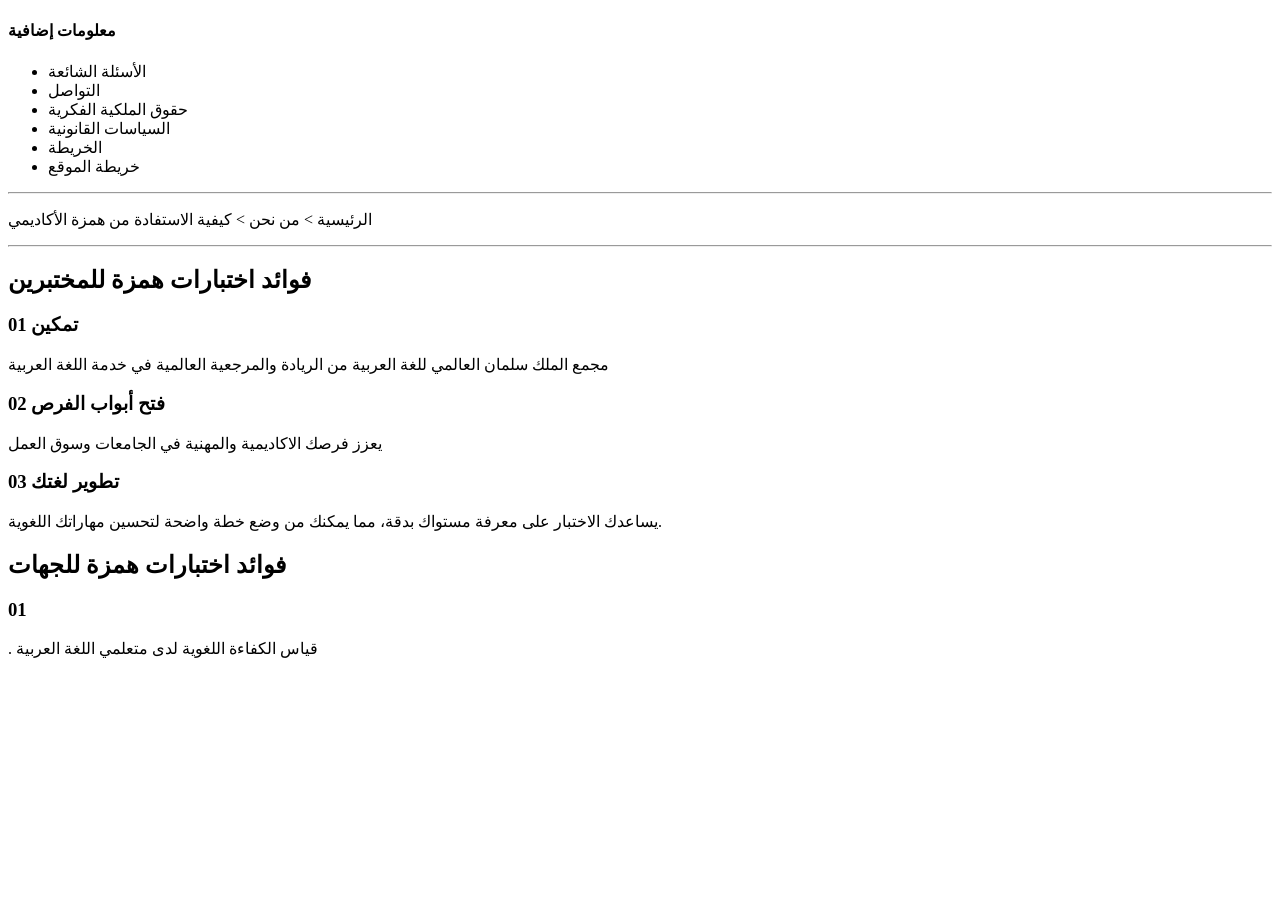
==== benefits.html @ 8b9ab0d0 "Update benefits section structure" ====
<!DOCTYPE html>
<html lang="ar">
<head>
  <meta charset="UTF-8">
  <title>كيفية الاستفادة من همزة</title>
</head>
<body>

  <section>
    <h4>معلومات إضافية</h4>
    <ul>
      <li>الأسئلة الشائعة</li>
      <li>التواصل</li>
      <li>حقوق الملكية الفكرية</li>
      <li>السياسات القانونية</li>
      <li>الخريطة</li>
      <li>خريطة الموقع</li>
    </ul>
  </section>

  <hr>

  <!-- مسار الصفحة -->
  <p>
    الرئيسية &gt; من نحن &gt; كيفية الاستفادة من همزة الأكاديمي
  </p>

  <hr>
   <section>
    <h2>فوائد اختبارات همزة للمختبرين</h2>

    <div>
      <h3>01 تمكين</h3>
      <p>
        مجمع الملك سلمان العالمي للغة العربية من الريادة والمرجعية العالمية في خدمة اللغة العربية
      </p>
    </div>
    <div>
      <h3>02 فتح أبواب الفرص</h3>
      <p>
        يعزز فرصك الاكاديمية والمهنية في الجامعات وسوق العمل
      </p>
    </div>
    <div>
      <h3>03 تطوير لغتك</h3>
      <p>
        يساعدك الاختبار على معرفة مستواك بدقة، مما يمكنك من
        وضع خطة واضحة لتحسين مهاراتك اللغوية.
      </p>
    </div>

  </section>
  <section>
    <h2>فوائد اختبارات همزة للجهات</h2>

    <div>
      <h3>01</h3>
      <p>
       . قياس الكفاءة اللغوية لدى متعلمي اللغة العربية 
      </p>
    </div>
    </section>

    </body>
</html>
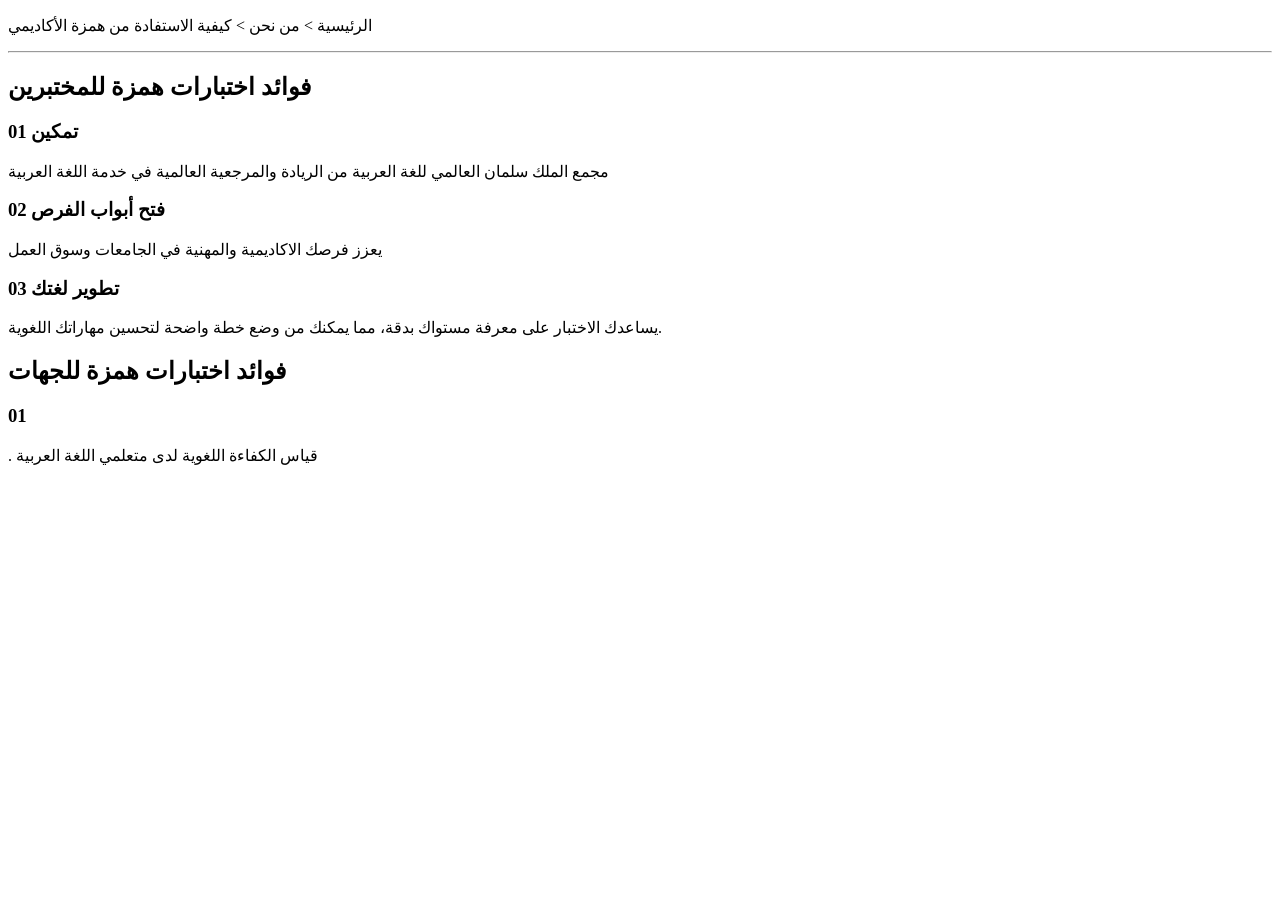
==== commit 40b39505: "Update benefits section structure" ====
--- a/benefits.html
+++ b/benefits.html
@@ -6,19 +6,7 @@
 </head>
 <body>
 
-  <section>
-    <h4>معلومات إضافية</h4>
-    <ul>
-      <li>الأسئلة الشائعة</li>
-      <li>التواصل</li>
-      <li>حقوق الملكية الفكرية</li>
-      <li>السياسات القانونية</li>
-      <li>الخريطة</li>
-      <li>خريطة الموقع</li>
-    </ul>
-  </section>
 
-  <hr>
 
   <!-- مسار الصفحة -->
   <p>
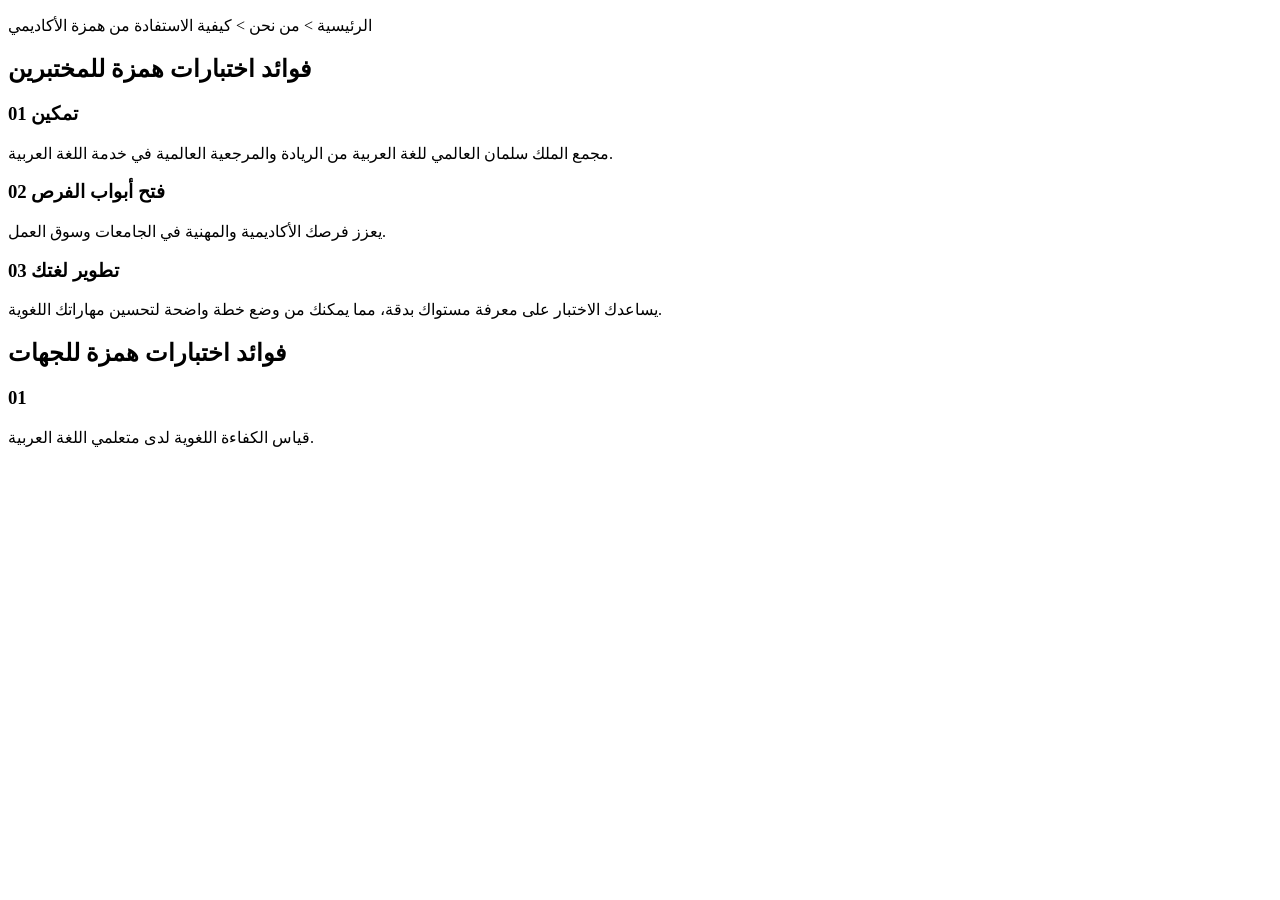
==== commit 3f3e2d76: "Update benefits section structure" ====
--- a/benefits.html
+++ b/benefits.html
@@ -3,51 +3,72 @@
 <head>
   <meta charset="UTF-8">
   <title>كيفية الاستفادة من همزة</title>
+  <!-- ربط ملف CSS الخارجي -->
+  <link rel="stylesheet" href="style.css">
 </head>
 <body>
-
-
-
+    
   <!-- مسار الصفحة -->
-  <p>
+  <p class="breadcrumb">
     الرئيسية &gt; من نحن &gt; كيفية الاستفادة من همزة الأكاديمي
   </p>
 
-  <hr>
-   <section>
-    <h2>فوائد اختبارات همزة للمختبرين</h2>
+  <!-- السكشن الأول -->
+  <section class="grid-section">
 
-    <div>
-      <h3>01 تمكين</h3>
-      <p>
-        مجمع الملك سلمان العالمي للغة العربية من الريادة والمرجعية العالمية في خدمة اللغة العربية
-      </p>
+    <!-- اليمين -->
+    <div class="right-side">
+      <h2>فوائد اختبارات همزة للمختبرين</h2>
     </div>
-    <div>
-      <h3>02 فتح أبواب الفرص</h3>
-      <p>
-        يعزز فرصك الاكاديمية والمهنية في الجامعات وسوق العمل
-      </p>
-    </div>
-    <div>
-      <h3>03 تطوير لغتك</h3>
-      <p>
-        يساعدك الاختبار على معرفة مستواك بدقة، مما يمكنك من
-        وضع خطة واضحة لتحسين مهاراتك اللغوية.
-      </p>
+
+    <!-- اليسار -->
+    <div class="left-side">
+      <div class="card">
+        <h3>01 تمكين</h3>
+        <p>
+          مجمع الملك سلمان العالمي للغة العربية من الريادة
+          والمرجعية العالمية في خدمة اللغة العربية.
+        </p>
+      </div>
+
+      <div class="card">
+        <h3>02 فتح أبواب الفرص</h3>
+        <p>
+          يعزز فرصك الأكاديمية والمهنية في الجامعات وسوق العمل.
+        </p>
+      </div>
+
+      <div class="card">
+        <h3>03 تطوير لغتك</h3>
+        <p>
+          يساعدك الاختبار على معرفة مستواك بدقة، مما يمكنك من
+          وضع خطة واضحة لتحسين مهاراتك اللغوية.
+        </p>
+      </div>
     </div>
 
   </section>
-  <section>
-    <h2>فوائد اختبارات همزة للجهات</h2>
 
-    <div>
-      <h3>01</h3>
-      <p>
-       . قياس الكفاءة اللغوية لدى متعلمي اللغة العربية 
-      </p>
+  <!-- السكشن الثاني -->
+  <section class="grid-section">
+
+    <!-- اليمين -->
+    <div class="right-side">
+      <h2>فوائد اختبارات همزة للجهات</h2>
     </div>
-    </section>
 
-    </body>
+    <!-- اليسار -->
+    <div class="left-side">
+      <div class="card">
+        <h3>01</h3>
+        <p>
+          قياس الكفاءة اللغوية لدى متعلمي اللغة العربية.
+        </p>
+      </div>
+    </div>
+
+  </section>
+
+</body>
 </html>
+
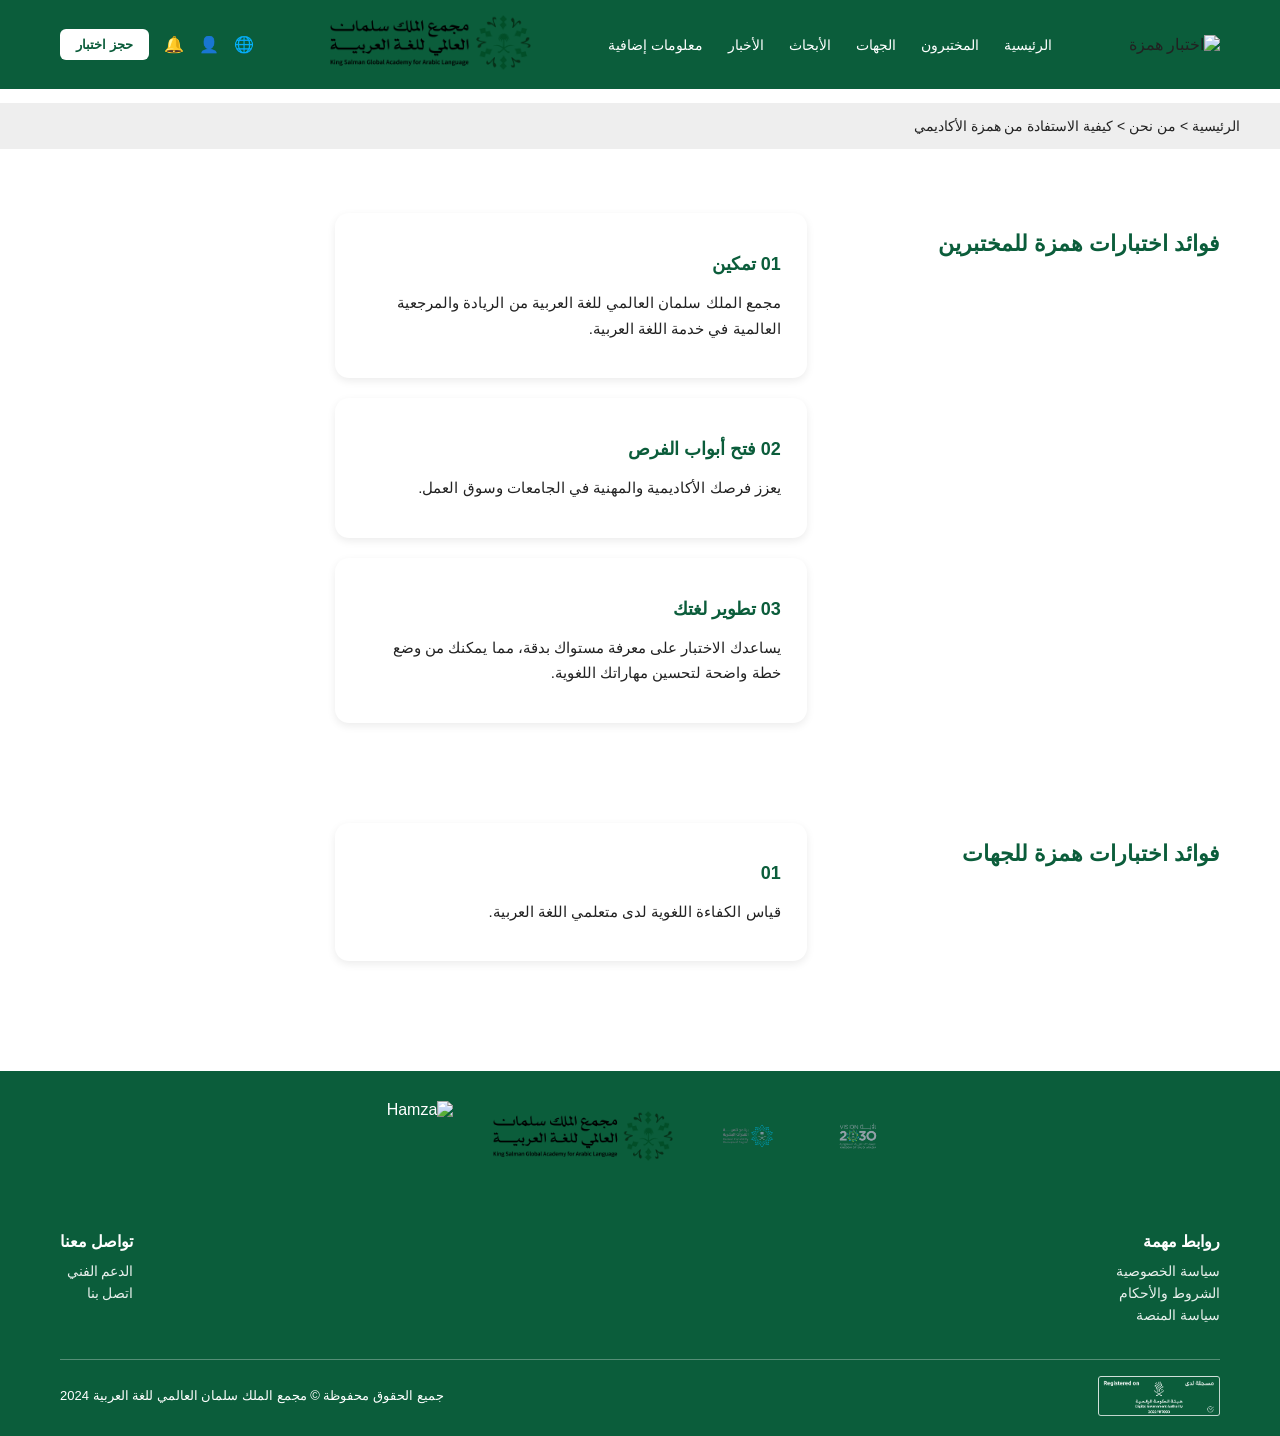
==== commit 33d3fc48: "Add header and footer to benefits page" ====
--- a/benefits.html
+++ b/benefits.html
@@ -3,25 +3,57 @@
 <head>
   <meta charset="UTF-8">
   <title>كيفية الاستفادة من همزة</title>
-  <!-- ربط ملف CSS الخارجي -->
+  
   <link rel="stylesheet" href="style.css">
 </head>
 <body>
-    
-  <!-- مسار الصفحة -->
+<header class="main-header">
+  <div class="header-container">
+
+    <!-- Right logo -->
+    <div class="logo-right">
+      <img src="https://upload.wikimedia.org/wikipedia/commons/thumb/a/a6/اختبار_همزة.svg/330px-اختبار_همزة.svg.png" alt="اختبار همزة">
+    </div>
+
+    <!-- Navigation -->
+    <nav class="main-nav">
+      <a href="#">الرئيسية</a>
+      <a href="#">المختبرون</a>
+      <a href="#">الجهات</a>
+      <a href="#">الأبحاث</a>
+      <a href="#">الأخبار</a>
+      <a href="#">معلومات إضافية</a>
+    </nav>
+
+    <!-- Left logo -->
+    <div class="logo-left">
+      <img src="images/مجمع.png" alt="مجمع الملك سلمان">
+    </div>
+
+    <!-- Actions -->
+    <div class="header-actions">
+      <span>🌐</span>
+      <span>👤</span>
+      <span>🔔</span>
+      <button class="book-btn">حجز اختبار</button>
+    </div>
+
+  </div>
+</header>
+  
   <p class="breadcrumb">
     الرئيسية &gt; من نحن &gt; كيفية الاستفادة من همزة الأكاديمي
   </p>
 
-  <!-- السكشن الأول -->
+  
   <section class="grid-section">
 
-    <!-- اليمين -->
+
     <div class="right-side">
       <h2>فوائد اختبارات همزة للمختبرين</h2>
     </div>
 
-    <!-- اليسار -->
+
     <div class="left-side">
       <div class="card">
         <h3>01 تمكين</h3>
@@ -49,15 +81,15 @@
 
   </section>
 
-  <!-- السكشن الثاني -->
+  
   <section class="grid-section">
 
-    <!-- اليمين -->
+    
     <div class="right-side">
       <h2>فوائد اختبارات همزة للجهات</h2>
     </div>
 
-    <!-- اليسار -->
+    
     <div class="left-side">
       <div class="card">
         <h3>01</h3>
@@ -68,7 +100,36 @@
     </div>
 
   </section>
+<footer class="main-footer">
 
+  <div class="footer-top">
+    <img src="images/Vision.png" alt="Vision 2030">
+    <img src="images/HumanCapability.webp" alt="Human Capability">
+    <img src="images/مجمع.png" alt="مجمع الملك سلمان">
+    <img src="https://upload.wikimedia.org/wikipedia/commons/thumb/a/a6/اختبار_همزة.svg/330px-اختبار_همزة.svg.png" alt="Hamza">
+  </div>
+
+  <div class="footer-middle">
+    <div>
+      <h4>روابط مهمة</h4>
+      <p>سياسة الخصوصية</p>
+      <p>الشروط والأحكام</p>
+       <p>سياسة المنصة</p>
+    </div>
+
+    <div>
+      <h4>تواصل معنا</h4>
+      <p>الدعم الفني</p>
+      <p>اتصل بنا</p>
+    </div>
+  </div>
+
+  <div class="footer-bottom">
+    <img src="images/footer-logo.png" alt="الحوكمة الرقمية">
+    <p>جميع الحقوق محفوظة © مجمع الملك سلمان العالمي للغة العربية 2024</p>
+  </div>
+
+</footer>
 </body>
 </html>
 
--- a/style.css
+++ b/style.css
@@ -0,0 +1,173 @@
+body {
+  font-family: Arial, sans-serif;
+  direction: rtl;
+  margin: 0;
+  background-color: #ffffff;
+  color: #222;
+}
+
+
+/* ===== HEADER ===== */
+.main-header {
+  background-color: #0b5d3b;
+  width: 100%;
+}
+
+.header-container {
+  display: flex;
+  align-items: center;
+  justify-content: space-between;
+  padding: 15px 60px;
+}
+
+.logo-right img,
+.logo-left img {
+  height: 55px;
+}
+
+.main-nav {
+  display: flex;
+  gap: 25px;
+}
+
+.main-nav a {
+  color: white;
+  text-decoration: none;
+  font-size: 14px;
+}
+
+.header-actions {
+  display: flex;
+  align-items: center;
+  gap: 15px;
+  color: white;
+}
+
+.book-btn {
+  background-color: white;
+  color: #0b5d3b;
+  border: none;
+  padding: 8px 16px;
+  border-radius: 6px;
+  cursor: pointer;
+  font-weight: bold;
+
+}
+.breadcrumb {
+  padding: 15px 40px;
+  background: #eee;
+  font-size: 14px;
+}
+
+
+
+.grid-section {
+  display: grid;
+  grid-template-columns: 1fr 2fr;
+  gap: 40px;
+  padding: 50px 60px;
+}
+
+
+.right-side h2 {
+  color: #0b5d3b;
+  font-size: 22px;
+}
+
+
+
+.left-side {
+  display: flex;
+  flex-direction: column;
+  gap: 20px;
+}
+
+
+
+.card {
+  background: white;
+  padding: 22px 26px;
+  border-radius: 14px;
+  box-shadow: 0 3px 8px rgba(0,0,0,0.08);
+  transition: 0.3s ease;
+  max-width: 420px;
+}
+
+.card:hover {
+  transform: translateY(-6px);
+}
+
+.card h3 {
+  color: #0b5d3b;
+  font-size: 18px;
+  margin-bottom: 10px;
+}
+
+.card p {
+  font-size: 15px;
+  line-height: 1.7;
+}
+
+ /* ===== FOOTER ===== */
+.main-footer {
+  background-color: #0b5d3b;
+  color: white;
+  padding: 30px 60px 20px;
+  margin-top: 60px;
+}
+
+.footer-top {
+  display: flex;
+  justify-content: center;
+  align-items: center;
+  gap: 40px;
+  flex-wrap: wrap;
+  margin-bottom: 40px;
+}
+
+.footer-top img {
+  height: 70px;
+  max-width: 180px;
+  object-fit: contain;
+}
+
+.footer-middle {
+  display: flex;
+  justify-content: space-between;
+  gap: 80px;
+  margin-bottom: 30px;
+}
+
+.footer-middle h4 {
+  margin-bottom: 12px;
+  font-size: 16px;
+}
+
+.footer-middle p {
+  margin: 6px 0;
+  font-size: 14px;
+  opacity: 0.9;
+}
+
+.footer-bottom {
+  display: flex;
+  align-items: center;
+  justify-content: space-between;
+  border-top: 1px solid rgba(255,255,255,0.3);
+  padding-top: 15px;
+  font-size: 13px;
+}
+
+.footer-bottom img {
+  height: 40px;
+}
+
+@media (max-width: 768px) {
+  .footer-top,
+  .footer-middle,
+  .footer-bottom {
+    flex-direction: column;
+    text-align: center;
+    gap: 20px;
+  }
+}
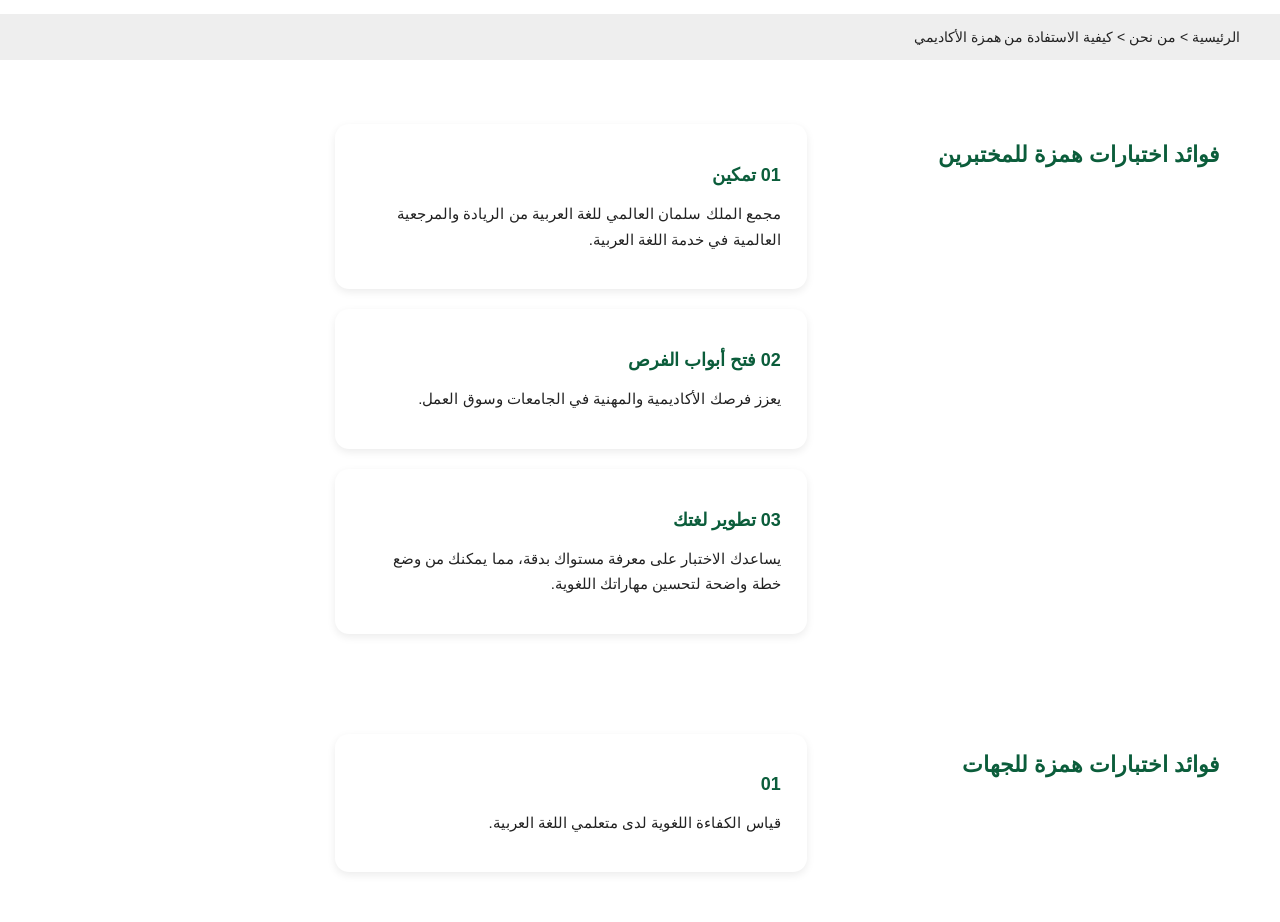
==== commit c2a22d9d: "Fix final structure" ====
--- a/benefits.html
+++ b/benefits.html
@@ -2,46 +2,13 @@
 <html lang="ar">
 <head>
   <meta charset="UTF-8">
-  <title>كيفية الاستفادة من همزة</title>
+  <title>اختبار همزة</title>
   
   <link rel="stylesheet" href="style.css">
 </head>
+
 <body>
-<header class="main-header">
-  <div class="header-container">
-
-    <!-- Right logo -->
-    <div class="logo-right">
-      <img src="https://upload.wikimedia.org/wikipedia/commons/thumb/a/a6/اختبار_همزة.svg/330px-اختبار_همزة.svg.png" alt="اختبار همزة">
-    </div>
-
-    <!-- Navigation -->
-    <nav class="main-nav">
-      <a href="#">الرئيسية</a>
-      <a href="#">المختبرون</a>
-      <a href="#">الجهات</a>
-      <a href="#">الأبحاث</a>
-      <a href="#">الأخبار</a>
-      <a href="#">معلومات إضافية</a>
-    </nav>
-
-    <!-- Left logo -->
-    <div class="logo-left">
-      <img src="images/مجمع.png" alt="مجمع الملك سلمان">
-    </div>
-
-    <!-- Actions -->
-    <div class="header-actions">
-      <span>🌐</span>
-      <span>👤</span>
-      <span>🔔</span>
-      <button class="book-btn">حجز اختبار</button>
-    </div>
-
-  </div>
-</header>
-  
-  <p class="breadcrumb">
+<p class="breadcrumb">
     الرئيسية &gt; من نحن &gt; كيفية الاستفادة من همزة الأكاديمي
   </p>
 
@@ -100,36 +67,7 @@
     </div>
 
   </section>
-<footer class="main-footer">
 
-  <div class="footer-top">
-    <img src="images/Vision.png" alt="Vision 2030">
-    <img src="images/HumanCapability.webp" alt="Human Capability">
-    <img src="images/مجمع.png" alt="مجمع الملك سلمان">
-    <img src="https://upload.wikimedia.org/wikipedia/commons/thumb/a/a6/اختبار_همزة.svg/330px-اختبار_همزة.svg.png" alt="Hamza">
-  </div>
-
-  <div class="footer-middle">
-    <div>
-      <h4>روابط مهمة</h4>
-      <p>سياسة الخصوصية</p>
-      <p>الشروط والأحكام</p>
-       <p>سياسة المنصة</p>
-    </div>
-
-    <div>
-      <h4>تواصل معنا</h4>
-      <p>الدعم الفني</p>
-      <p>اتصل بنا</p>
-    </div>
-  </div>
-
-  <div class="footer-bottom">
-    <img src="images/footer-logo.png" alt="الحوكمة الرقمية">
-    <p>جميع الحقوق محفوظة © مجمع الملك سلمان العالمي للغة العربية 2024</p>
-  </div>
-
-</footer>
 </body>
 </html>
 
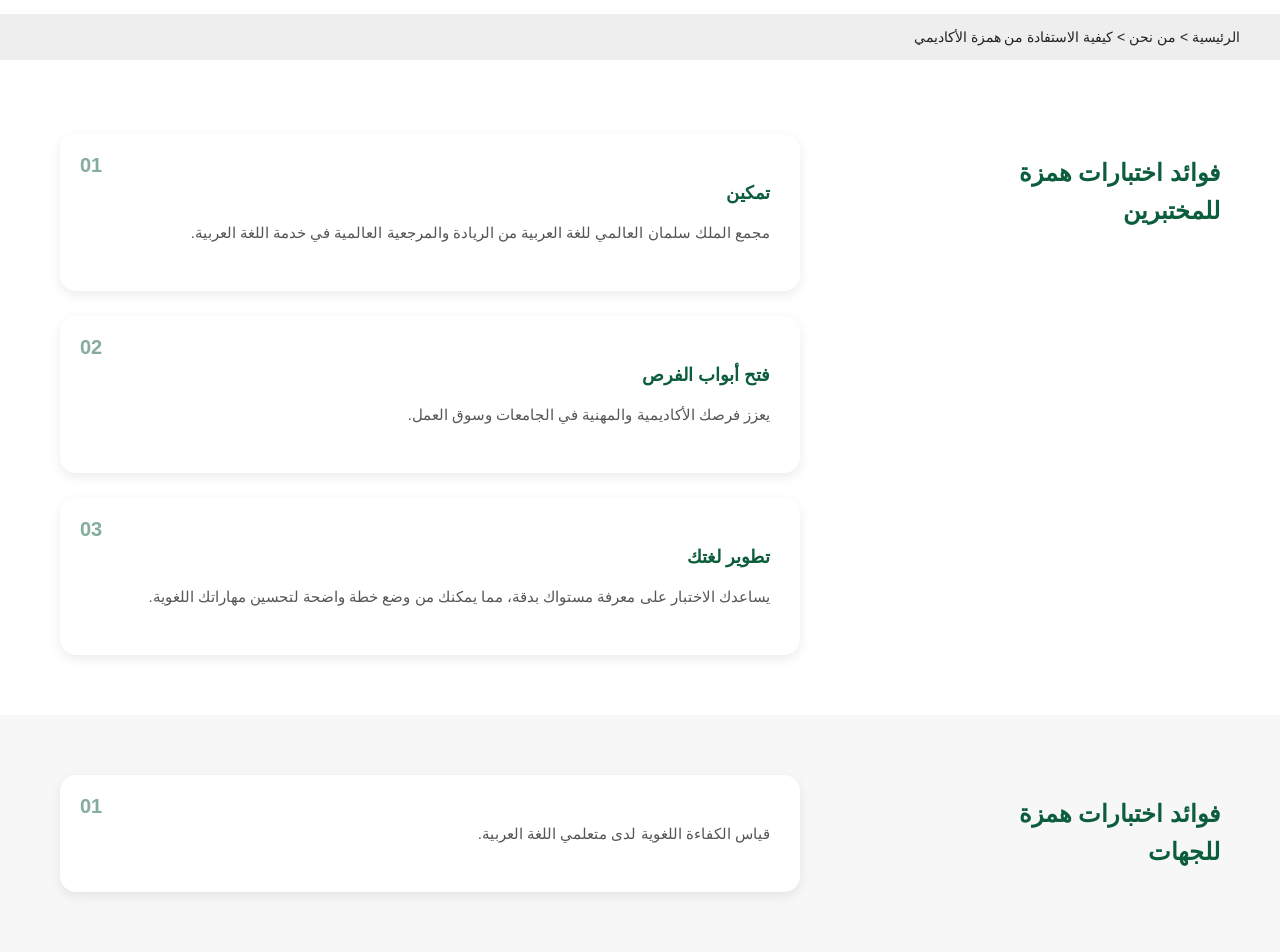
==== commit a6ac5f86: "ubdate benefits and style" ====
--- a/benefits.html
+++ b/benefits.html
@@ -8,37 +8,42 @@
 </head>
 
 <body>
+<!-- Breadcrumb -->
 <p class="breadcrumb">
-    الرئيسية &gt; من نحن &gt; كيفية الاستفادة من همزة الأكاديمي
-  </p>
+  الرئيسية &gt; من نحن &gt; كيفية الاستفادة من همزة الأكاديمي
+</p>
 
-  
-  <section class="grid-section">
+<!-- ===== Benefits : المختبرين ===== -->
+<section class="benefits-section">
+  <div class="benefits-container">
 
-
-    <div class="right-side">
-      <h2>فوائد اختبارات همزة للمختبرين</h2>
+    <!-- Right title -->
+    <div class="benefits-title">
+      <h2>فوائد اختبارات همزة<br>للمختبرين</h2>
     </div>
 
-
-    <div class="left-side">
-      <div class="card">
-        <h3>01 تمكين</h3>
+    <!-- Cards -->
+    <div class="benefits-cards">
+      <div class="benefit-card">
+        <span class="number">01</span>
+        <h3>تمكين</h3>
         <p>
           مجمع الملك سلمان العالمي للغة العربية من الريادة
           والمرجعية العالمية في خدمة اللغة العربية.
         </p>
       </div>
 
-      <div class="card">
-        <h3>02 فتح أبواب الفرص</h3>
+      <div class="benefit-card">
+        <span class="number">02</span>
+        <h3>فتح أبواب الفرص</h3>
         <p>
           يعزز فرصك الأكاديمية والمهنية في الجامعات وسوق العمل.
         </p>
       </div>
 
-      <div class="card">
-        <h3>03 تطوير لغتك</h3>
+      <div class="benefit-card">
+        <span class="number">03</span>
+        <h3>تطوير لغتك</h3>
         <p>
           يساعدك الاختبار على معرفة مستواك بدقة، مما يمكنك من
           وضع خطة واضحة لتحسين مهاراتك اللغوية.
@@ -46,28 +51,26 @@
       </div>
     </div>
 
-  </section>
+  </div>
+</section>
 
-  
-  <section class="grid-section">
+<!-- ===== Benefits : الجهات ===== -->
+<section class="benefits-section light">
+  <div class="benefits-container">
 
-    
-    <div class="right-side">
-      <h2>فوائد اختبارات همزة للجهات</h2>
+    <div class="benefits-title">
+      <h2>فوائد اختبارات همزة<br>للجهات</h2>
     </div>
 
-    
-    <div class="left-side">
-      <div class="card">
-        <h3>01</h3>
-        <p>
-          قياس الكفاءة اللغوية لدى متعلمي اللغة العربية.
-        </p>
+    <div class="benefits-cards">
+      <div class="benefit-card">
+        <span class="number">01</span>
+        <p>قياس الكفاءة اللغوية لدى متعلمي اللغة العربية.</p>
       </div>
     </div>
 
-  </section>
-
+  </div>
+</section>
 </body>
 </html>
 
--- a/style.css
+++ b/style.css
@@ -160,6 +160,82 @@
 
 .footer-bottom img {
   height: 40px;
+}
+/* =========================
+   BENEFITS SECTION (NEW)
+========================= */
+
+.benefits-section {
+  padding: 60px;
+  background: #ffffff;
+}
+
+.benefits-section.light {
+  background: #f7f7f7;
+}
+
+.benefits-container {
+  display: grid;
+  grid-template-columns: 1fr 2fr;
+  gap: 50px;
+  align-items: flex-start;
+}
+
+/* Title (right side) */
+.benefits-title h2 {
+  color: #0b5d3b;
+  font-size: 24px;
+  line-height: 1.6;
+}
+
+/* Cards container */
+.benefits-cards {
+  display: flex;
+  flex-direction: column;
+  gap: 25px;
+}
+
+/* Card */
+.benefit-card {
+  background: #fff;
+  padding: 30px;
+  border-radius: 16px;
+  box-shadow: 0 4px 12px rgba(0,0,0,0.08);
+  position: relative;
+}
+
+.benefit-card h3 {
+  color: #0b5d3b;
+  margin-bottom: 10px;
+  font-size: 18px;
+}
+
+.benefit-card p {
+  color: #555;
+  line-height: 1.8;
+  font-size: 15px;
+}
+
+/* Number */
+.benefit-card .number {
+  position: absolute;
+  top: 20px;
+  left: 20px;
+  font-size: 20px;
+  color: #0b5d3b;
+  opacity: 0.5;
+  font-weight: bold;
+}
+
+/* Responsive */
+@media (max-width: 768px) {
+  .benefits-container {
+    grid-template-columns: 1fr;
+  }
+
+  .benefits-section {
+    padding: 40px 25px;
+  }
 }
 
 @media (max-width: 768px) {
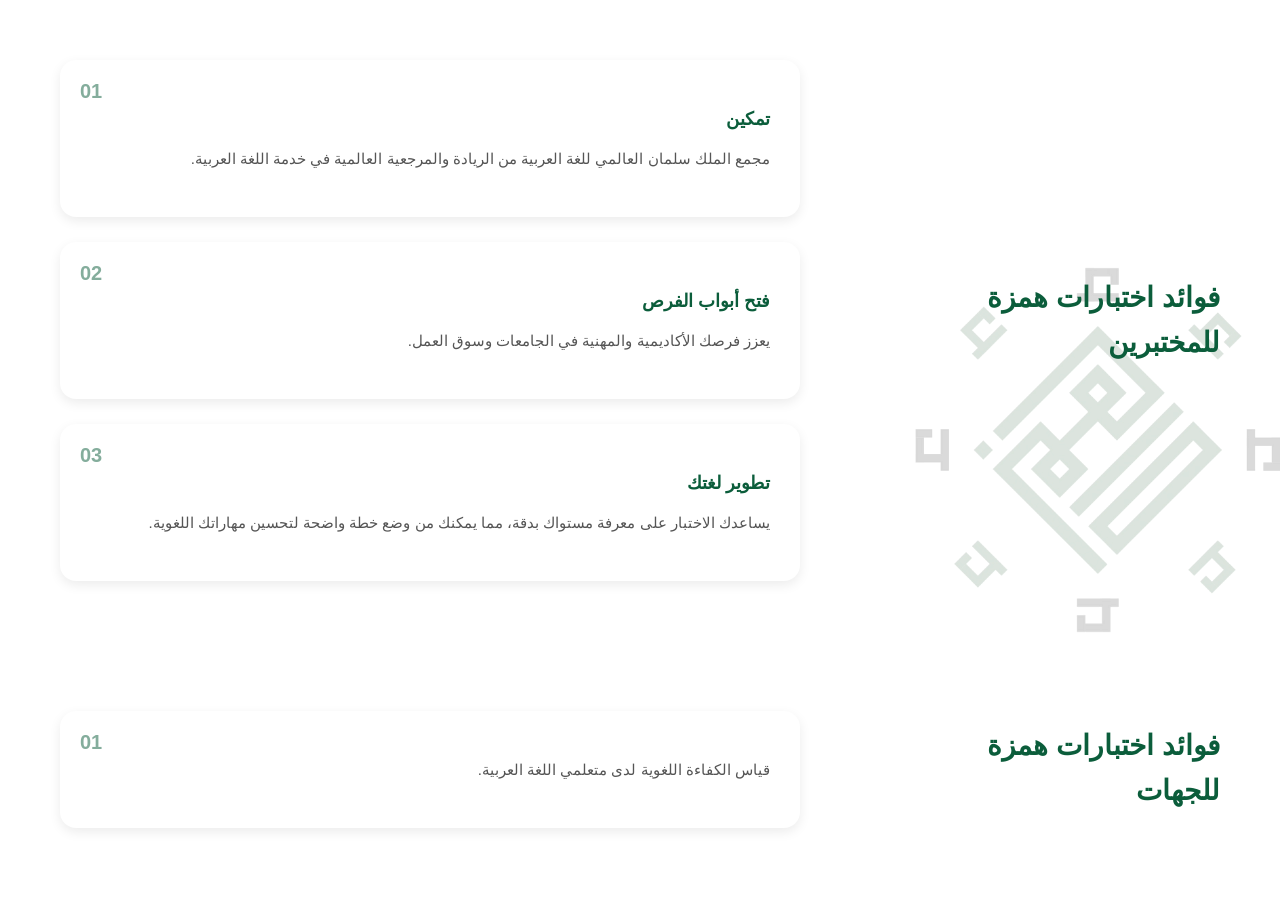
==== commit d53a23d1: "Fix Final Project" ====
--- a/benefits.html
+++ b/benefits.html
@@ -6,13 +6,8 @@
   
   <link rel="stylesheet" href="style.css">
 </head>
-
-<body>
-<!-- Breadcrumb -->
-<p class="breadcrumb">
-  الرئيسية &gt; من نحن &gt; كيفية الاستفادة من همزة الأكاديمي
-</p>
-
+ <body>
+  
 <!-- ===== Benefits : المختبرين ===== -->
 <section class="benefits-section">
   <div class="benefits-container">
--- a/style.css
+++ b/style.css
@@ -11,13 +11,17 @@
 .main-header {
   background-color: #0b5d3b;
   width: 100%;
+  height: 75px;
 }
 
 .header-container {
   display: flex;
   align-items: center;
   justify-content: space-between;
-  padding: 15px 60px;
+  padding: 0px 40px;
+  margin: 0 auto;
+  max-width: 1400px;
+  height: 100%;
 }
 
 .logo-right img,
@@ -34,6 +38,7 @@
   color: white;
   text-decoration: none;
   font-size: 14px;
+  white-space: nowrap;
 }
 
 .header-actions {
@@ -41,48 +46,21 @@
   align-items: center;
   gap: 15px;
   color: white;
-}
-
-.book-btn {
-  background-color: white;
+ }
+ .header-left img{
+  height: 42px;
+ }
+
+ .book-btn{
+  background-color: #ffffff;
   color: #0b5d3b;
   border: none;
-  padding: 8px 16px;
+  padding: 6px 14px;
   border-radius: 6px;
+  font-size: 13px;
   cursor: pointer;
   font-weight: bold;
-
-}
-.breadcrumb {
-  padding: 15px 40px;
-  background: #eee;
-  font-size: 14px;
-}
-
-
-
-.grid-section {
-  display: grid;
-  grid-template-columns: 1fr 2fr;
-  gap: 40px;
-  padding: 50px 60px;
-}
-
-
-.right-side h2 {
-  color: #0b5d3b;
-  font-size: 22px;
-}
-
-
-
-.left-side {
-  display: flex;
-  flex-direction: column;
-  gap: 20px;
-}
-
-
+ }
 
 .card {
   background: white;
@@ -108,59 +86,7 @@
   line-height: 1.7;
 }
 
- /* ===== FOOTER ===== */
-.main-footer {
-  background-color: #0b5d3b;
-  color: white;
-  padding: 30px 60px 20px;
-  margin-top: 60px;
-}
-
-.footer-top {
-  display: flex;
-  justify-content: center;
-  align-items: center;
-  gap: 40px;
-  flex-wrap: wrap;
-  margin-bottom: 40px;
-}
-
-.footer-top img {
-  height: 70px;
-  max-width: 180px;
-  object-fit: contain;
-}
-
-.footer-middle {
-  display: flex;
-  justify-content: space-between;
-  gap: 80px;
-  margin-bottom: 30px;
-}
-
-.footer-middle h4 {
-  margin-bottom: 12px;
-  font-size: 16px;
-}
-
-.footer-middle p {
-  margin: 6px 0;
-  font-size: 14px;
-  opacity: 0.9;
-}
-
-.footer-bottom {
-  display: flex;
-  align-items: center;
-  justify-content: space-between;
-  border-top: 1px solid rgba(255,255,255,0.3);
-  padding-top: 15px;
-  font-size: 13px;
-}
-
-.footer-bottom img {
-  height: 40px;
-}
+
 /* =========================
    BENEFITS SECTION (NEW)
 ========================= */
@@ -171,21 +97,22 @@
 }
 
 .benefits-section.light {
-  background: #f7f7f7;
+  background: #ffffff
 }
 
 .benefits-container {
   display: grid;
   grid-template-columns: 1fr 2fr;
   gap: 50px;
-  align-items: flex-start;
+  align-items: center;
 }
 
 /* Title (right side) */
 .benefits-title h2 {
   color: #0b5d3b;
-  font-size: 24px;
+  font-size: 28px;
   line-height: 1.6;
+  align-items: center;
 }
 
 /* Cards container */
@@ -227,6 +154,79 @@
   font-weight: bold;
 }
 
+.benefits-section::before {
+  content: "";
+  position: absolute;
+  inset: 0;
+  background-image: url("images/pattern.jpeg");
+  background-repeat: no-repeat;
+  background-position: center right;
+  background-size: 400px;
+  opacity: 0.08;   
+  z-index: 0;
+}
+
+.benefits-section > * {
+  position: relative;
+  z-index: 1;
+}
+
+ /* ===== FOOTER ===== */
+.main-footer {
+  background-color: #0b5d3b;
+  color: white;
+  padding: 40px 80px 20px;
+  margin-top: 60px;
+  font-size: 14px;
+}
+
+.footer-top {
+  display: flex;
+  justify-content: center;
+  align-items: center;
+  gap: 40px;
+  flex-wrap: wrap;
+  margin-bottom: 40px;
+}
+
+.footer-top img {
+  height: 70px;
+  max-width: 180px;
+  object-fit: contain;
+}
+
+.footer-middle {
+  display: flex;
+  justify-content: space-between;
+  gap: 80px;
+  margin-bottom: 30px;
+}
+
+.footer-middle h4 {
+  margin-bottom: 12px;
+  font-size: 16px;
+}
+
+.footer-middle p {
+  margin: 6px 0;
+  font-size: 14px;
+  opacity: 0.9;
+}
+
+.footer-bottom {
+  display: flex;
+  align-items: center;
+  justify-content: space-between;
+  border-top: 1px solid rgba(255,255,255,0.3);
+  padding-top: 15px;
+  font-size: 13px;
+}
+
+.footer-bottom img {
+  height: 40px;
+}
+
+
 /* Responsive */
 @media (max-width: 768px) {
   .benefits-container {
@@ -238,12 +238,3 @@
   }
 }
 
-@media (max-width: 768px) {
-  .footer-top,
-  .footer-middle,
-  .footer-bottom {
-    flex-direction: column;
-    text-align: center;
-    gap: 20px;
-  }
-}
